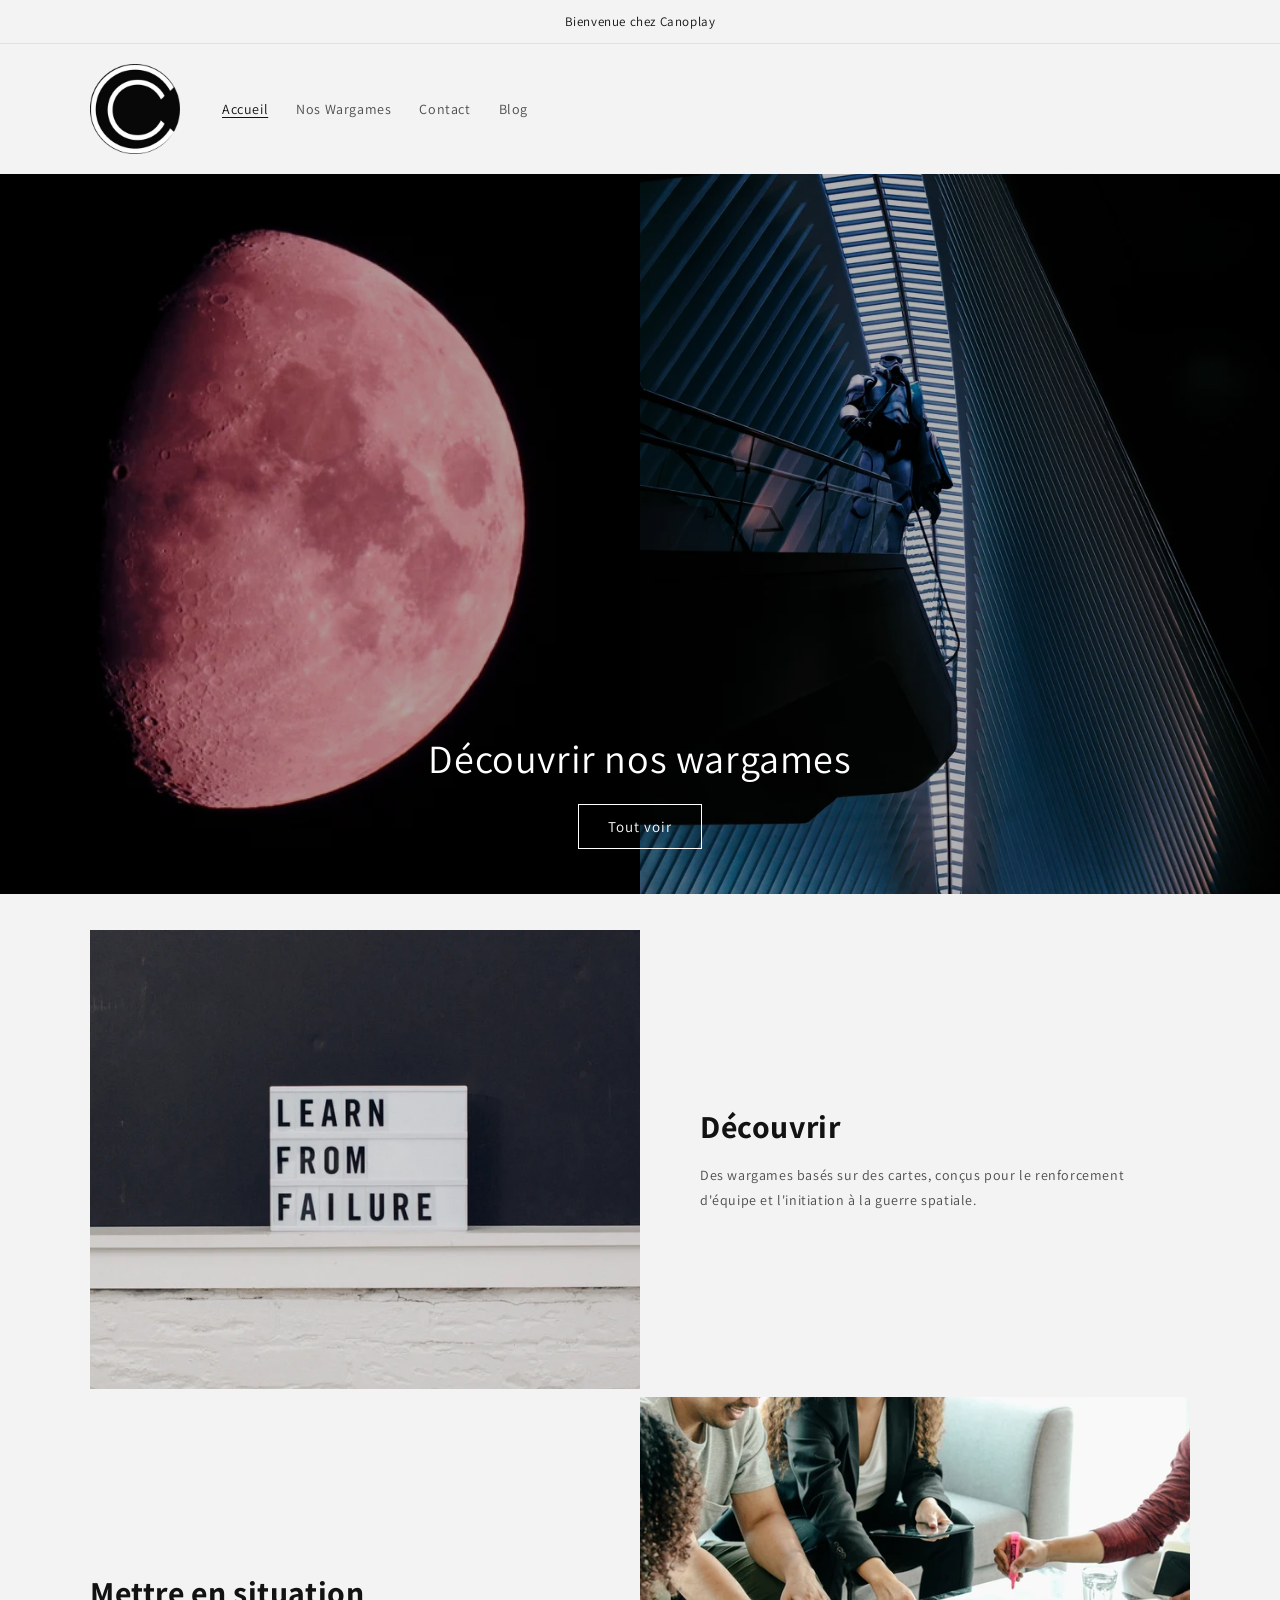
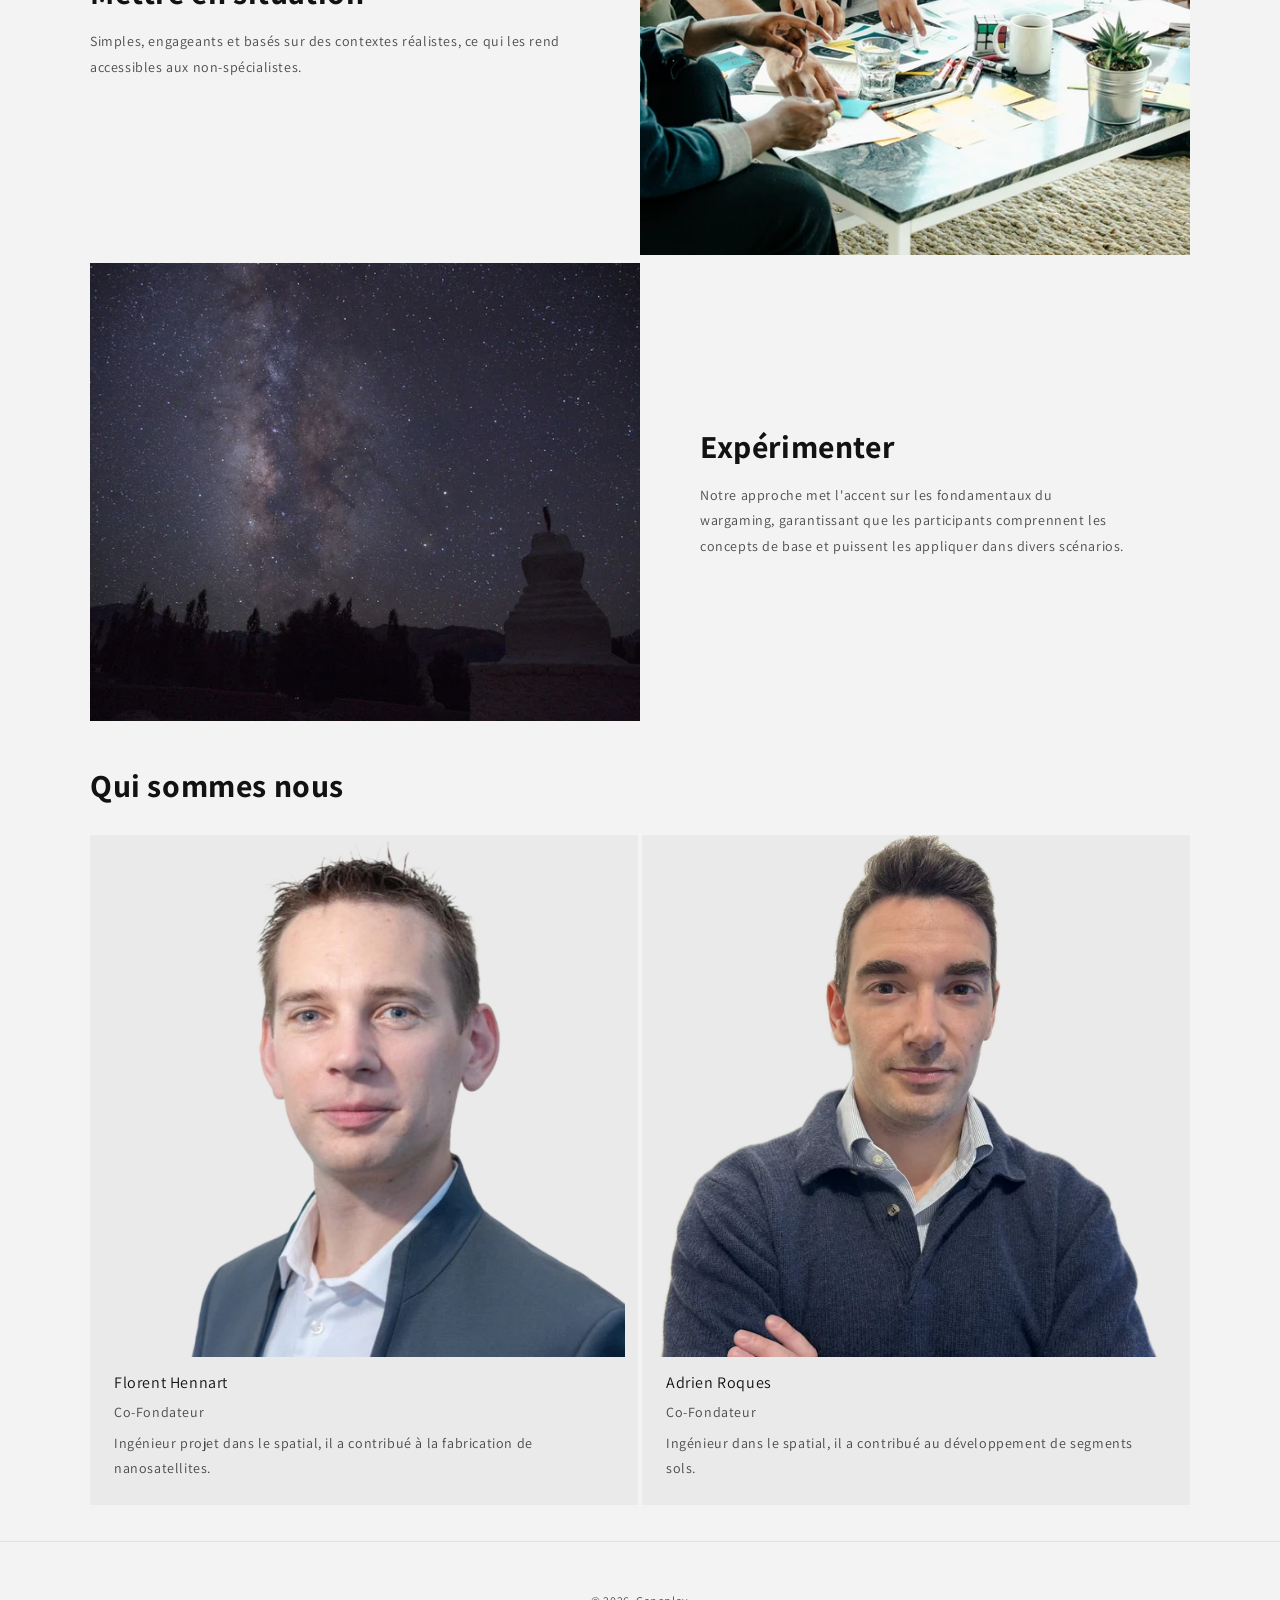
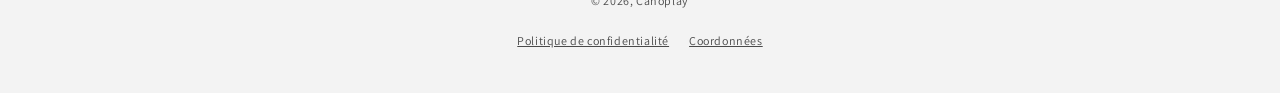
==== index.html @ 870bd89d "feat: page d'accueil V1 identique à canoplay.fr Co-Authored-By: Claude Opus 5.5 <noreply@anthropic.c" ====
<!doctype html>
<html lang="fr">
<head>
<meta charset="utf-8">
<meta name="viewport" content="width=device-width, initial-scale=1">
<title>Canoplay, la nouvelle ère du wargaming</title>
<meta name="description" content="Canoplay conçoit des wargames basés sur des cartes pour le renforcement d'équipe et l'initiation à la guerre spatiale : simples, engageants, ancrés dans des contextes réalistes.">
<link rel="canonical" href="https://canoplay.fr/">
<meta name="theme-color" content="#f3f3f3">
<meta property="og:type" content="website">
<meta property="og:url" content="https://canoplay.fr/">
<meta property="og:title" content="Canoplay, la nouvelle ère du wargaming">
<meta property="og:description" content="Des wargames basés sur des cartes pour le renforcement d'équipe et l'initiation à la guerre spatiale.">
<meta property="og:image" content="https://canoplay.fr/assets/img/og-image.png">
<meta name="twitter:card" content="summary_large_image">
<link rel="icon" href="assets/img/logo-240.webp" type="image/webp">
<link rel="preload" href="assets/fonts/assistant-latin.woff2" as="font" type="font/woff2" crossorigin>
<link rel="preload" as="image" href="assets/img/blood-moon-1500.webp" imagesrcset="assets/img/blood-moon-750.webp 750w, assets/img/blood-moon-1500.webp 1500w" imagesizes="(min-width: 750px) 50vw, 100vw" fetchpriority="high">
<script type="application/ld+json">
{"@context":"https://schema.org","@type":"Organization","name":"Canoplay","url":"https://canoplay.fr/","logo":"https://canoplay.fr/assets/img/logo-240.webp","description":"Wargames basés sur des cartes pour le renforcement d'équipe et l'initiation à la guerre spatiale.","founder":[{"@type":"Person","name":"Florent Hennart","jobTitle":"Co-Fondateur"},{"@type":"Person","name":"Adrien Roques","jobTitle":"Co-Fondateur"}]}
</script>
<style>
@font-face{font-family:Assistant;src:url(assets/fonts/assistant-latin.woff2) format("woff2");font-weight:200 800;font-style:normal;font-display:swap}
/* Jeux de couleurs relevés sur le thème Shopify d'origine */
:root{
  --bg:243 243 243; --fg:18 18 18;              /* scheme-2 : fond principal */
  --dark:36 40 51;                              /* scheme-3 : bannière */
  --accent:51 79 180;                           /* scheme-5 : bleu */
  --page:120rem; --gutter:1.6rem;
}
@media (min-width:750px){:root{--gutter:5rem}}
*,*::before,*::after{box-sizing:border-box}
html{font-size:62.5%;-webkit-text-size-adjust:100%}
body{margin:0;background:rgb(var(--bg));color:rgb(var(--fg) / .75);font:400 1.5rem/1.8 Assistant,sans-serif;letter-spacing:.06rem}
@media (min-width:750px){body{font-size:1.6rem}}
img{display:block;max-width:100%;height:auto}
a{color:inherit}
h1,h2,h3{color:rgb(var(--fg));font-weight:700;letter-spacing:.06rem;line-height:1.3;margin:0}
.skip{position:absolute;left:-999rem;top:0;background:rgb(var(--fg));color:#fff;padding:1rem 2rem;z-index:10}
.skip:focus{left:1rem}
:focus-visible{outline:.2rem solid rgb(var(--fg) / .6);outline-offset:.3rem}
.page-width{max-width:var(--page);margin:0 auto;padding:0 var(--gutter)}

/* Bandeau d'annonce */
.announce{text-align:center;font-size:1.3rem;padding:1rem 0;color:rgb(var(--fg));border-bottom:.1rem solid rgb(var(--fg) / .08)}

/* En-tête */
.header{display:flex;align-items:center;gap:3rem;padding-block:2rem}
.header__logo img{width:9rem;height:9rem}
.nav ul{display:flex;gap:.4rem;list-style:none;margin:0;padding:0}
.nav a{display:block;padding:1.2rem;font-size:1.4rem;text-decoration:none;color:rgb(var(--fg) / .75)}
.nav a:hover{color:rgb(var(--fg));text-decoration:underline;text-underline-offset:.3rem}
.nav a[aria-current="page"]{color:rgb(var(--fg));text-decoration:underline;text-underline-offset:.3rem}
.menu{display:none}
@media (max-width:989px){
  .header{justify-content:center;position:relative;padding-block:1.2rem}
  .header__logo img{width:7rem;height:7rem}
  .nav{display:none}
  .menu{display:block;position:absolute;left:var(--gutter);top:50%;transform:translateY(-50%)}
  .menu summary{list-style:none;cursor:pointer;width:4.4rem;height:4.4rem;display:grid;place-items:center}
  .menu summary::-webkit-details-marker{display:none}
  .menu[open] ul{position:fixed;inset:0;top:0;background:rgb(var(--bg));z-index:5;list-style:none;margin:0;padding:8rem var(--gutter) 2rem}
  .menu[open] summary{position:fixed;z-index:6;top:1.6rem;left:var(--gutter)}
  .menu a{display:block;padding:1.1rem 0;font-size:1.8rem;text-decoration:none;color:rgb(var(--fg))}
}

/* Bannière : deux images côte à côte, texte centré en bas */
.banner{position:relative;display:flex;background:rgb(var(--dark));color:#fff;min-height:34rem;overflow:hidden}
.banner__media{position:relative;flex:1 1 50%;min-height:100%}
.banner__media img{position:absolute;inset:0;width:100%;height:100%;object-fit:cover}
.banner__media + .banner__media{display:none}
.banner::after{content:"";position:absolute;inset:0;background:rgb(0 0 0 / .3)}
.banner__content{position:absolute;inset:auto 0 0;z-index:1;text-align:center;padding:4rem var(--gutter) 4.5rem}
.banner h1{color:#fff;font-weight:400;font-size:3rem}
.btn{display:inline-flex;align-items:center;justify-content:center;min-height:4.5rem;min-width:12rem;padding:0 3rem;margin-top:2rem;font-size:1.5rem;letter-spacing:.1rem;text-decoration:none;color:#fff;box-shadow:inset 0 0 0 .1rem #fff;transition:box-shadow .1s}
.btn:hover{box-shadow:inset 0 0 0 .2rem #fff}
@media (min-width:750px){
  .banner{min-height:72rem}
  .banner__media + .banner__media{display:block}
  .banner h1{font-size:4rem}
}

/* Rangées image + texte, alternées */
.rows{padding-block:3.6rem 1.2rem}
.row{display:grid;gap:0;margin-bottom:.8rem}
.row__img{aspect-ratio:1.2;overflow:hidden}
.row__img img{width:100%;height:100%;object-fit:cover}
.row__text{padding:3rem 0 3.6rem}
.row__text h2{font-size:2.4rem;margin-bottom:1.6rem}
.row__text p{margin:0;font-size:1.4rem}
@media (min-width:750px){
  .row{grid-template-columns:1fr 1fr;align-items:center}
  .row__text{padding:4rem 6rem}
  .row__text h2{font-size:3.2rem}
  .row--reverse .row__img{order:2}
  .row--reverse .row__text{padding-left:0}
}

/* Qui sommes nous */
.team{padding-block:2.4rem 3.6rem}
.team h2{font-size:2.4rem;margin-bottom:2.8rem}
.team ul{list-style:none;margin:0;padding:0;display:grid;gap:.4rem}
.card{background:rgb(var(--fg) / .04)}
.card img{width:100%;aspect-ratio:1.05;object-fit:contain;object-position:bottom}
.card__body{padding:1.6rem 2.4rem 2.4rem;font-size:1.4rem}
.card h3{font-size:1.6rem;font-weight:400}
.card p{margin:.6rem 0 0}
@media (min-width:750px){.team h2{font-size:3.2rem}.team ul{grid-template-columns:1fr 1fr}}

/* Pied de page */
.footer{border-top:.1rem solid rgb(var(--fg) / .08);padding-block:3.6rem;font-size:1.2rem;text-align:center}
.footer ul{list-style:none;display:flex;flex-wrap:wrap;justify-content:center;gap:.4rem 2rem;padding:0;margin:1rem 0 0}
.footer a{display:inline-block;padding:.6rem 0}
</style>
</head>
<body>
<a class="skip" href="#contenu">Aller au contenu</a>

<div class="announce" role="region" aria-label="Annonce">Bienvenue chez Canoplay</div>

<header class="page-width header">
  <details class="menu">
    <summary aria-label="Ouvrir le menu"><svg width="20" height="16" viewBox="0 0 20 16" aria-hidden="true"><path d="M0 1h20M0 8h20M0 15h20" stroke="currentColor" stroke-width="1.5"/></svg></summary>
    <ul>
      <li><a href="/" aria-current="page">Accueil</a></li>
      <li><a href="https://canoplay.fr/collections/all">Nos Wargames</a></li>
      <li><a href="https://canoplay.fr/pages/contact">Contact</a></li>
      <li><a href="https://canoplay.fr/blogs/infos">Blog</a></li>
    </ul>
  </details>
  <a class="header__logo" href="/"><img src="assets/img/logo-240.webp" width="90" height="90" alt="Canoplay — accueil"></a>
  <nav class="nav" aria-label="Navigation principale">
    <ul>
      <li><a href="/" aria-current="page">Accueil</a></li>
      <li><a href="https://canoplay.fr/collections/all">Nos Wargames</a></li>
      <li><a href="https://canoplay.fr/pages/contact">Contact</a></li>
      <li><a href="https://canoplay.fr/blogs/infos">Blog</a></li>
    </ul>
  </nav>
</header>

<main id="contenu">
  <section class="banner" aria-labelledby="titre-banniere">
    <div class="banner__media">
      <img src="assets/img/blood-moon-1500.webp" srcset="assets/img/blood-moon-750.webp 750w, assets/img/blood-moon-1500.webp 1500w" sizes="(min-width: 750px) 50vw, 100vw" width="1500" height="1125" alt="" fetchpriority="high">
    </div>
    <div class="banner__media">
      <img src="assets/img/storm-trooper-and-architecture-1500.webp" srcset="assets/img/storm-trooper-and-architecture-750.webp 750w, assets/img/storm-trooper-and-architecture-1500.webp 1500w" sizes="50vw" width="1500" height="2250" alt="">
    </div>
    <div class="banner__content">
      <h1 id="titre-banniere">Découvrir nos wargames</h1>
      <a class="btn" href="https://canoplay.fr/collections/all">Tout voir</a>
    </div>
  </section>

  <div class="page-width rows">
    <section class="row">
      <div class="row__img"><img src="assets/img/learn-from-failure-sign-1500.webp" srcset="assets/img/learn-from-failure-sign-750.webp 750w, assets/img/learn-from-failure-sign-1500.webp 1500w" sizes="(min-width: 750px) 50vw, 100vw" width="1500" height="1009" alt="Panneau lumineux affichant « Learn from failure »" loading="lazy" decoding="async"></div>
      <div class="row__text"><h2>Découvrir</h2><p>Des wargames basés sur des cartes, conçus pour le renforcement d'équipe et l'initiation à la guerre spatiale.</p></div>
    </section>
    <section class="row row--reverse">
      <div class="row__img"><img src="assets/img/brainstorm-meeting-1500.webp" srcset="assets/img/brainstorm-meeting-750.webp 750w, assets/img/brainstorm-meeting-1500.webp 1500w" sizes="(min-width: 750px) 50vw, 100vw" width="1500" height="1000" alt="Une équipe réunie autour d'une table de travail" loading="lazy" decoding="async"></div>
      <div class="row__text"><h2>Mettre en situation</h2><p>Simples, engageants et basés sur des contextes réalistes, ce qui les rend accessibles aux non-spécialistes.</p></div>
    </section>
    <section class="row">
      <div class="row__img"><img src="assets/img/star-filled-night-sky-and-silhouetted-trees-1500.webp" srcset="assets/img/star-filled-night-sky-and-silhouetted-trees-750.webp 750w, assets/img/star-filled-night-sky-and-silhouetted-trees-1500.webp 1500w" sizes="(min-width: 750px) 50vw, 100vw" width="1500" height="1000" alt="Ciel étoilé et Voie lactée au-dessus d'arbres en silhouette" loading="lazy" decoding="async"></div>
      <div class="row__text"><h2>Expérimenter</h2><p>Notre approche met l'accent sur les fondamentaux du wargaming, garantissant que les participants comprennent les concepts de base et puissent les appliquer dans divers scénarios.</p></div>
    </section>
  </div>

  <section class="page-width team" aria-labelledby="titre-equipe">
    <h2 id="titre-equipe">Qui sommes nous</h2>
    <ul>
      <li class="card">
        <img src="assets/img/florent-hennart.webp" width="624" height="624" alt="Portrait de Florent Hennart" loading="lazy" decoding="async">
        <div class="card__body"><h3>Florent Hennart</h3><p>Co-Fondateur</p><p>Ingénieur projet dans le spatial, il a contribué à la fabrication de nanosatellites.</p></div>
      </li>
      <li class="card">
        <img src="assets/img/adrien-roques.webp" width="638" height="638" alt="Portrait d'Adrien Roques" loading="lazy" decoding="async">
        <div class="card__body"><h3>Adrien Roques</h3><p>Co-Fondateur</p><p>Ingénieur dans le spatial, il a contribué au développement de segments sols.</p></div>
      </li>
    </ul>
  </section>
</main>

<footer class="footer">
  <div class="page-width">
    <p>© 2026, Canoplay</p>
    <ul>
      <li><a href="https://canoplay.fr/policies/privacy-policy">Politique de confidentialité</a></li>
      <li><a href="https://canoplay.fr/policies/contact-information">Coordonnées</a></li>
    </ul>
  </div>
</footer>
</body>
</html>
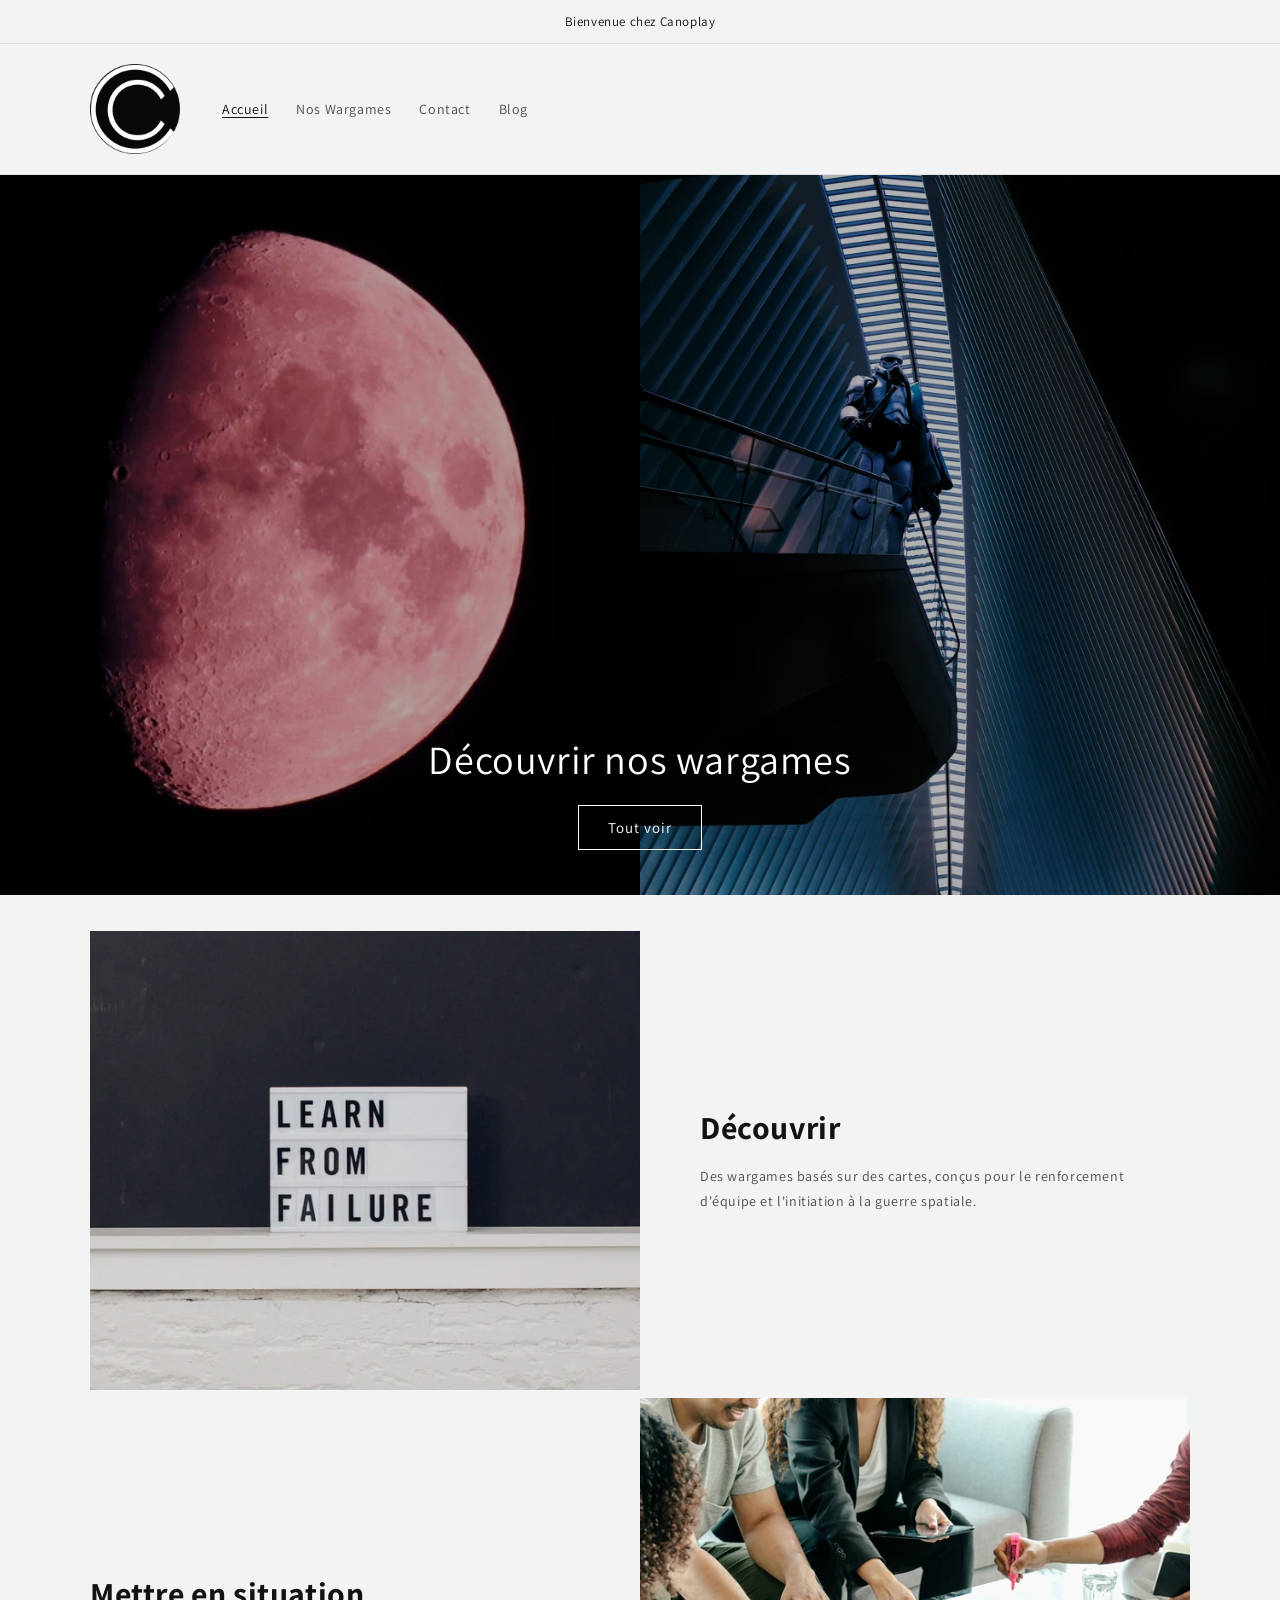
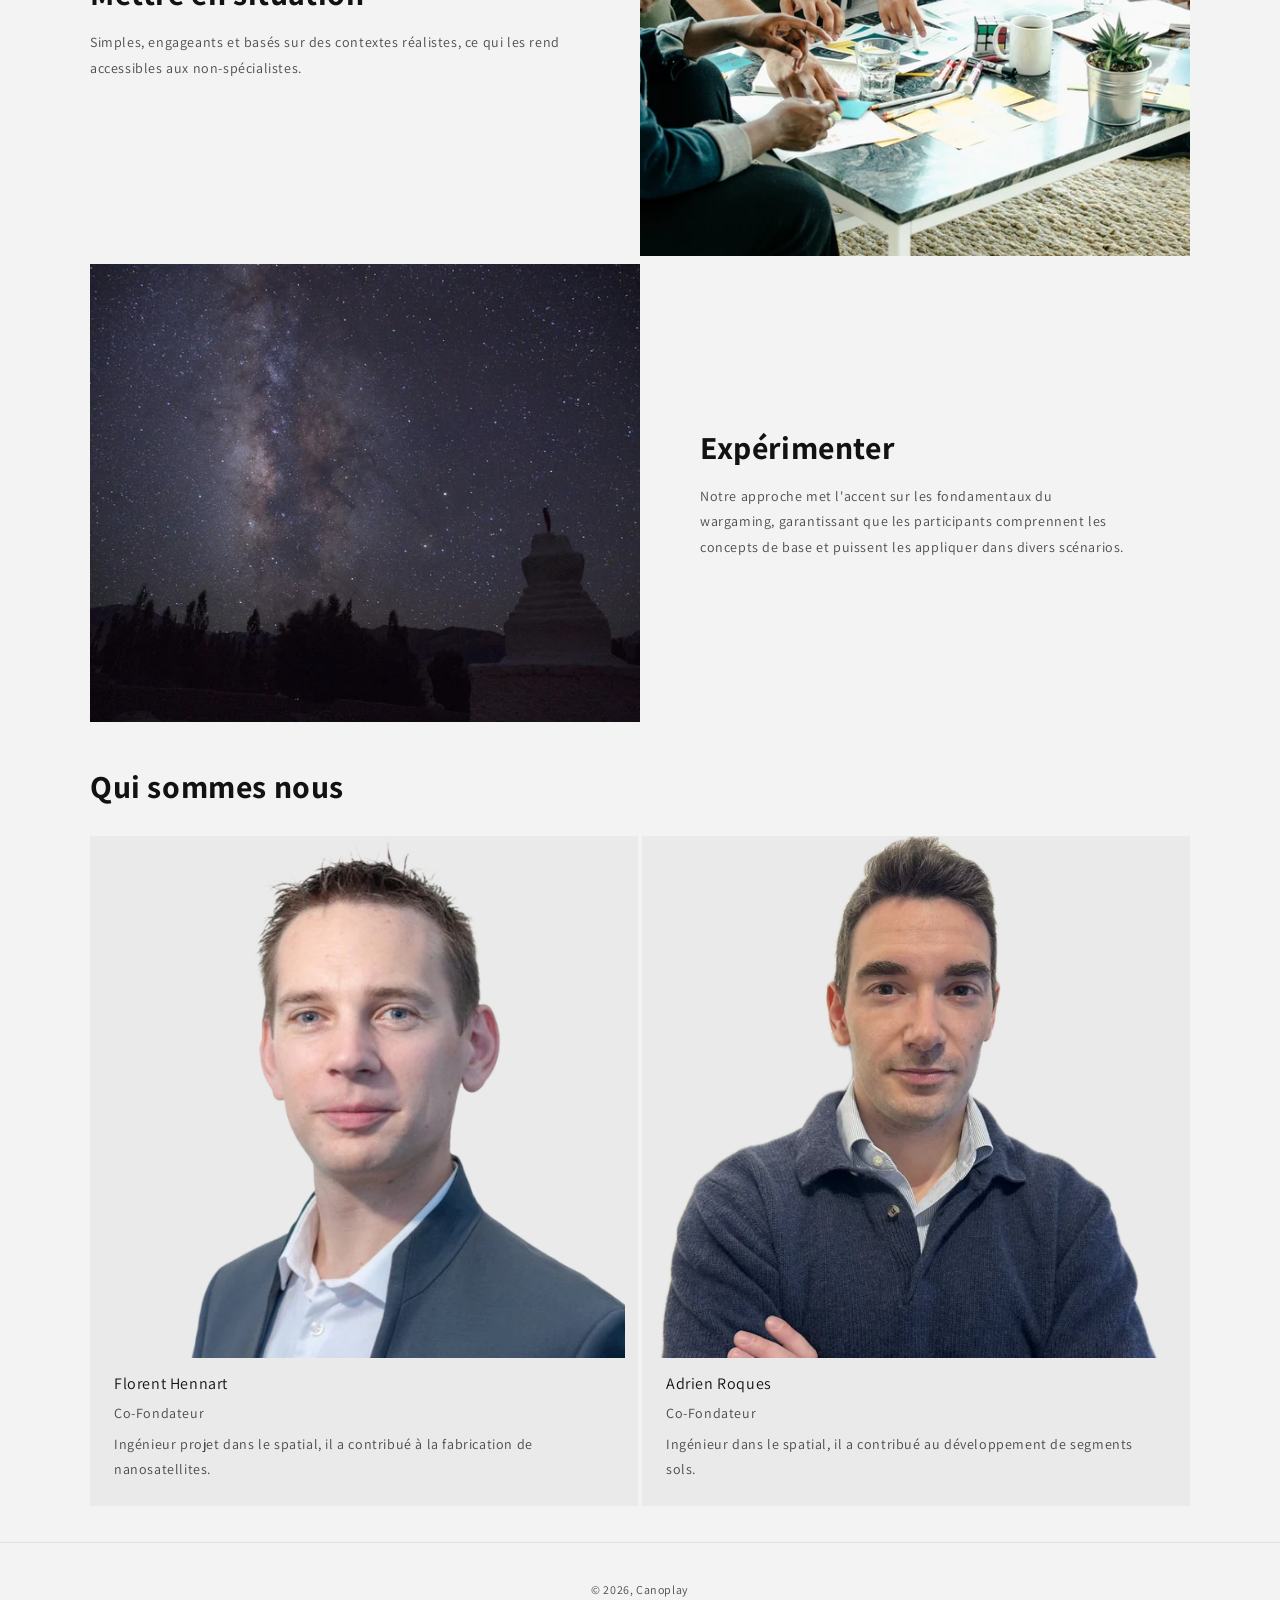
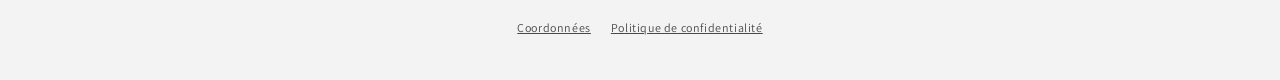
==== commit 89276eb2: "feat: vitrine des wargames (sans prix ni achat), blog, contact ; générateur de pages - mêmes adresse" ====
--- a/index.html
+++ b/index.html
@@ -4,166 +4,72 @@
 <meta charset="utf-8">
 <meta name="viewport" content="width=device-width, initial-scale=1">
 <title>Canoplay, la nouvelle ère du wargaming</title>
-<meta name="description" content="Canoplay conçoit des wargames basés sur des cartes pour le renforcement d'équipe et l'initiation à la guerre spatiale : simples, engageants, ancrés dans des contextes réalistes.">
+<meta name="description" content="Canoplay conçoit des wargames basés sur des cartes pour le renforcement d&#x27;équipe et l&#x27;initiation à la guerre spatiale : simples, engageants, ancrés dans des contextes réalistes.">
 <link rel="canonical" href="https://canoplay.fr/">
 <meta name="theme-color" content="#f3f3f3">
 <meta property="og:type" content="website">
+<meta property="og:site_name" content="Canoplay">
 <meta property="og:url" content="https://canoplay.fr/">
 <meta property="og:title" content="Canoplay, la nouvelle ère du wargaming">
-<meta property="og:description" content="Des wargames basés sur des cartes pour le renforcement d'équipe et l'initiation à la guerre spatiale.">
+<meta property="og:description" content="Canoplay conçoit des wargames basés sur des cartes pour le renforcement d&#x27;équipe et l&#x27;initiation à la guerre spatiale : simples, engageants, ancrés dans des contextes réalistes.">
 <meta property="og:image" content="https://canoplay.fr/assets/img/og-image.png">
 <meta name="twitter:card" content="summary_large_image">
-<link rel="icon" href="assets/img/logo-240.webp" type="image/webp">
-<link rel="preload" href="assets/fonts/assistant-latin.woff2" as="font" type="font/woff2" crossorigin>
-<link rel="preload" as="image" href="assets/img/blood-moon-1500.webp" imagesrcset="assets/img/blood-moon-750.webp 750w, assets/img/blood-moon-1500.webp 1500w" imagesizes="(min-width: 750px) 50vw, 100vw" fetchpriority="high">
-<script type="application/ld+json">
-{"@context":"https://schema.org","@type":"Organization","name":"Canoplay","url":"https://canoplay.fr/","logo":"https://canoplay.fr/assets/img/logo-240.webp","description":"Wargames basés sur des cartes pour le renforcement d'équipe et l'initiation à la guerre spatiale.","founder":[{"@type":"Person","name":"Florent Hennart","jobTitle":"Co-Fondateur"},{"@type":"Person","name":"Adrien Roques","jobTitle":"Co-Fondateur"}]}
-</script>
-<style>
-@font-face{font-family:Assistant;src:url(assets/fonts/assistant-latin.woff2) format("woff2");font-weight:200 800;font-style:normal;font-display:swap}
-/* Jeux de couleurs relevés sur le thème Shopify d'origine */
-:root{
-  --bg:243 243 243; --fg:18 18 18;              /* scheme-2 : fond principal */
-  --dark:36 40 51;                              /* scheme-3 : bannière */
-  --accent:51 79 180;                           /* scheme-5 : bleu */
-  --page:120rem; --gutter:1.6rem;
-}
-@media (min-width:750px){:root{--gutter:5rem}}
-*,*::before,*::after{box-sizing:border-box}
-html{font-size:62.5%;-webkit-text-size-adjust:100%}
-body{margin:0;background:rgb(var(--bg));color:rgb(var(--fg) / .75);font:400 1.5rem/1.8 Assistant,sans-serif;letter-spacing:.06rem}
-@media (min-width:750px){body{font-size:1.6rem}}
-img{display:block;max-width:100%;height:auto}
-a{color:inherit}
-h1,h2,h3{color:rgb(var(--fg));font-weight:700;letter-spacing:.06rem;line-height:1.3;margin:0}
-.skip{position:absolute;left:-999rem;top:0;background:rgb(var(--fg));color:#fff;padding:1rem 2rem;z-index:10}
-.skip:focus{left:1rem}
-:focus-visible{outline:.2rem solid rgb(var(--fg) / .6);outline-offset:.3rem}
-.page-width{max-width:var(--page);margin:0 auto;padding:0 var(--gutter)}
-
-/* Bandeau d'annonce */
-.announce{text-align:center;font-size:1.3rem;padding:1rem 0;color:rgb(var(--fg));border-bottom:.1rem solid rgb(var(--fg) / .08)}
-
-/* En-tête */
-.header{display:flex;align-items:center;gap:3rem;padding-block:2rem}
-.header__logo img{width:9rem;height:9rem}
-.nav ul{display:flex;gap:.4rem;list-style:none;margin:0;padding:0}
-.nav a{display:block;padding:1.2rem;font-size:1.4rem;text-decoration:none;color:rgb(var(--fg) / .75)}
-.nav a:hover{color:rgb(var(--fg));text-decoration:underline;text-underline-offset:.3rem}
-.nav a[aria-current="page"]{color:rgb(var(--fg));text-decoration:underline;text-underline-offset:.3rem}
-.menu{display:none}
-@media (max-width:989px){
-  .header{justify-content:center;position:relative;padding-block:1.2rem}
-  .header__logo img{width:7rem;height:7rem}
-  .nav{display:none}
-  .menu{display:block;position:absolute;left:var(--gutter);top:50%;transform:translateY(-50%)}
-  .menu summary{list-style:none;cursor:pointer;width:4.4rem;height:4.4rem;display:grid;place-items:center}
-  .menu summary::-webkit-details-marker{display:none}
-  .menu[open] ul{position:fixed;inset:0;top:0;background:rgb(var(--bg));z-index:5;list-style:none;margin:0;padding:8rem var(--gutter) 2rem}
-  .menu[open] summary{position:fixed;z-index:6;top:1.6rem;left:var(--gutter)}
-  .menu a{display:block;padding:1.1rem 0;font-size:1.8rem;text-decoration:none;color:rgb(var(--fg))}
-}
-
-/* Bannière : deux images côte à côte, texte centré en bas */
-.banner{position:relative;display:flex;background:rgb(var(--dark));color:#fff;min-height:34rem;overflow:hidden}
-.banner__media{position:relative;flex:1 1 50%;min-height:100%}
-.banner__media img{position:absolute;inset:0;width:100%;height:100%;object-fit:cover}
-.banner__media + .banner__media{display:none}
-.banner::after{content:"";position:absolute;inset:0;background:rgb(0 0 0 / .3)}
-.banner__content{position:absolute;inset:auto 0 0;z-index:1;text-align:center;padding:4rem var(--gutter) 4.5rem}
-.banner h1{color:#fff;font-weight:400;font-size:3rem}
-.btn{display:inline-flex;align-items:center;justify-content:center;min-height:4.5rem;min-width:12rem;padding:0 3rem;margin-top:2rem;font-size:1.5rem;letter-spacing:.1rem;text-decoration:none;color:#fff;box-shadow:inset 0 0 0 .1rem #fff;transition:box-shadow .1s}
-.btn:hover{box-shadow:inset 0 0 0 .2rem #fff}
-@media (min-width:750px){
-  .banner{min-height:72rem}
-  .banner__media + .banner__media{display:block}
-  .banner h1{font-size:4rem}
-}
-
-/* Rangées image + texte, alternées */
-.rows{padding-block:3.6rem 1.2rem}
-.row{display:grid;gap:0;margin-bottom:.8rem}
-.row__img{aspect-ratio:1.2;overflow:hidden}
-.row__img img{width:100%;height:100%;object-fit:cover}
-.row__text{padding:3rem 0 3.6rem}
-.row__text h2{font-size:2.4rem;margin-bottom:1.6rem}
-.row__text p{margin:0;font-size:1.4rem}
-@media (min-width:750px){
-  .row{grid-template-columns:1fr 1fr;align-items:center}
-  .row__text{padding:4rem 6rem}
-  .row__text h2{font-size:3.2rem}
-  .row--reverse .row__img{order:2}
-  .row--reverse .row__text{padding-left:0}
-}
-
-/* Qui sommes nous */
-.team{padding-block:2.4rem 3.6rem}
-.team h2{font-size:2.4rem;margin-bottom:2.8rem}
-.team ul{list-style:none;margin:0;padding:0;display:grid;gap:.4rem}
-.card{background:rgb(var(--fg) / .04)}
-.card img{width:100%;aspect-ratio:1.05;object-fit:contain;object-position:bottom}
-.card__body{padding:1.6rem 2.4rem 2.4rem;font-size:1.4rem}
-.card h3{font-size:1.6rem;font-weight:400}
-.card p{margin:.6rem 0 0}
-@media (min-width:750px){.team h2{font-size:3.2rem}.team ul{grid-template-columns:1fr 1fr}}
-
-/* Pied de page */
-.footer{border-top:.1rem solid rgb(var(--fg) / .08);padding-block:3.6rem;font-size:1.2rem;text-align:center}
-.footer ul{list-style:none;display:flex;flex-wrap:wrap;justify-content:center;gap:.4rem 2rem;padding:0;margin:1rem 0 0}
-.footer a{display:inline-block;padding:.6rem 0}
-</style>
+<link rel="icon" href="/assets/img/logo-240.webp" type="image/webp">
+<link rel="preload" href="/assets/fonts/assistant-latin.woff2" as="font" type="font/woff2" crossorigin>
+<link rel="preload" as="image" href="/assets/img/blood-moon-1500.webp" imagesrcset="/assets/img/blood-moon-750.webp 750w, /assets/img/blood-moon-1500.webp 1500w" imagesizes="(min-width: 750px) 50vw, 100vw" fetchpriority="high">
+<link rel="stylesheet" href="/assets/css/site.css">
+<script type="application/ld+json">{"@context": "https://schema.org", "@type": "Organization", "name": "Canoplay", "url": "https://canoplay.fr/", "logo": "https://canoplay.fr/assets/img/logo-240.webp", "email": "adrien.roques@canoplay.fr", "address": {"@type": "PostalAddress", "postalCode": "31860", "addressLocality": "Pins-Justaret", "addressCountry": "FR"}, "founder": [{"@type": "Person", "name": "Florent Hennart", "jobTitle": "Co-Fondateur"}, {"@type": "Person", "name": "Adrien Roques", "jobTitle": "Co-Fondateur"}]}</script>
 </head>
 <body>
 <a class="skip" href="#contenu">Aller au contenu</a>
-
 <div class="announce" role="region" aria-label="Annonce">Bienvenue chez Canoplay</div>
-
-<header class="page-width header">
+<header class="site-header">
+<div class="page-width header">
   <details class="menu">
     <summary aria-label="Ouvrir le menu"><svg width="20" height="16" viewBox="0 0 20 16" aria-hidden="true"><path d="M0 1h20M0 8h20M0 15h20" stroke="currentColor" stroke-width="1.5"/></svg></summary>
     <ul>
       <li><a href="/" aria-current="page">Accueil</a></li>
-      <li><a href="https://canoplay.fr/collections/all">Nos Wargames</a></li>
-      <li><a href="https://canoplay.fr/pages/contact">Contact</a></li>
-      <li><a href="https://canoplay.fr/blogs/infos">Blog</a></li>
+      <li><a href="/collections/all">Nos Wargames</a></li>
+      <li><a href="/pages/contact">Contact</a></li>
+      <li><a href="/blogs/infos">Blog</a></li>
     </ul>
   </details>
-  <a class="header__logo" href="/"><img src="assets/img/logo-240.webp" width="90" height="90" alt="Canoplay — accueil"></a>
+  <a class="header__logo" href="/"><img src="/assets/img/logo-240.webp" width="90" height="90" alt="Canoplay — accueil"></a>
   <nav class="nav" aria-label="Navigation principale">
     <ul>
       <li><a href="/" aria-current="page">Accueil</a></li>
-      <li><a href="https://canoplay.fr/collections/all">Nos Wargames</a></li>
-      <li><a href="https://canoplay.fr/pages/contact">Contact</a></li>
-      <li><a href="https://canoplay.fr/blogs/infos">Blog</a></li>
+      <li><a href="/collections/all">Nos Wargames</a></li>
+      <li><a href="/pages/contact">Contact</a></li>
+      <li><a href="/blogs/infos">Blog</a></li>
     </ul>
   </nav>
+</div>
 </header>
-
 <main id="contenu">
   <section class="banner" aria-labelledby="titre-banniere">
     <div class="banner__media">
-      <img src="assets/img/blood-moon-1500.webp" srcset="assets/img/blood-moon-750.webp 750w, assets/img/blood-moon-1500.webp 1500w" sizes="(min-width: 750px) 50vw, 100vw" width="1500" height="1125" alt="" fetchpriority="high">
+      <img src="/assets/img/blood-moon-1500.webp" srcset="/assets/img/blood-moon-750.webp 750w, /assets/img/blood-moon-1500.webp 1500w" sizes="(min-width: 750px) 50vw, 100vw" width="1500" height="1125" alt="" fetchpriority="high">
     </div>
     <div class="banner__media">
-      <img src="assets/img/storm-trooper-and-architecture-1500.webp" srcset="assets/img/storm-trooper-and-architecture-750.webp 750w, assets/img/storm-trooper-and-architecture-1500.webp 1500w" sizes="50vw" width="1500" height="2250" alt="">
+      <img src="/assets/img/storm-trooper-and-architecture-1500.webp" srcset="/assets/img/storm-trooper-and-architecture-750.webp 750w, /assets/img/storm-trooper-and-architecture-1500.webp 1500w" sizes="50vw" width="1500" height="2250" alt="">
     </div>
     <div class="banner__content">
       <h1 id="titre-banniere">Découvrir nos wargames</h1>
-      <a class="btn" href="https://canoplay.fr/collections/all">Tout voir</a>
+      <a class="btn" href="/collections/all">Tout voir</a>
     </div>
   </section>
 
   <div class="page-width rows">
     <section class="row">
-      <div class="row__img"><img src="assets/img/learn-from-failure-sign-1500.webp" srcset="assets/img/learn-from-failure-sign-750.webp 750w, assets/img/learn-from-failure-sign-1500.webp 1500w" sizes="(min-width: 750px) 50vw, 100vw" width="1500" height="1009" alt="Panneau lumineux affichant « Learn from failure »" loading="lazy" decoding="async"></div>
+      <div class="row__img"><img src="/assets/img/learn-from-failure-sign-1500.webp" srcset="/assets/img/learn-from-failure-sign-750.webp 750w, /assets/img/learn-from-failure-sign-1500.webp 1500w" sizes="(min-width: 750px) 50vw, 100vw" width="1500" height="1009" alt="Panneau lumineux affichant « Learn from failure »" loading="lazy" decoding="async"></div>
       <div class="row__text"><h2>Découvrir</h2><p>Des wargames basés sur des cartes, conçus pour le renforcement d'équipe et l'initiation à la guerre spatiale.</p></div>
     </section>
     <section class="row row--reverse">
-      <div class="row__img"><img src="assets/img/brainstorm-meeting-1500.webp" srcset="assets/img/brainstorm-meeting-750.webp 750w, assets/img/brainstorm-meeting-1500.webp 1500w" sizes="(min-width: 750px) 50vw, 100vw" width="1500" height="1000" alt="Une équipe réunie autour d'une table de travail" loading="lazy" decoding="async"></div>
+      <div class="row__img"><img src="/assets/img/brainstorm-meeting-1500.webp" srcset="/assets/img/brainstorm-meeting-750.webp 750w, /assets/img/brainstorm-meeting-1500.webp 1500w" sizes="(min-width: 750px) 50vw, 100vw" width="1500" height="1000" alt="Une équipe réunie autour d'une table de travail" loading="lazy" decoding="async"></div>
       <div class="row__text"><h2>Mettre en situation</h2><p>Simples, engageants et basés sur des contextes réalistes, ce qui les rend accessibles aux non-spécialistes.</p></div>
     </section>
     <section class="row">
-      <div class="row__img"><img src="assets/img/star-filled-night-sky-and-silhouetted-trees-1500.webp" srcset="assets/img/star-filled-night-sky-and-silhouetted-trees-750.webp 750w, assets/img/star-filled-night-sky-and-silhouetted-trees-1500.webp 1500w" sizes="(min-width: 750px) 50vw, 100vw" width="1500" height="1000" alt="Ciel étoilé et Voie lactée au-dessus d'arbres en silhouette" loading="lazy" decoding="async"></div>
+      <div class="row__img"><img src="/assets/img/star-filled-night-sky-and-silhouetted-trees-1500.webp" srcset="/assets/img/star-filled-night-sky-and-silhouetted-trees-750.webp 750w, /assets/img/star-filled-night-sky-and-silhouetted-trees-1500.webp 1500w" sizes="(min-width: 750px) 50vw, 100vw" width="1500" height="1000" alt="Ciel étoilé et Voie lactée au-dessus d'arbres en silhouette" loading="lazy" decoding="async"></div>
       <div class="row__text"><h2>Expérimenter</h2><p>Notre approche met l'accent sur les fondamentaux du wargaming, garantissant que les participants comprennent les concepts de base et puissent les appliquer dans divers scénarios.</p></div>
     </section>
   </div>
@@ -172,23 +78,22 @@
     <h2 id="titre-equipe">Qui sommes nous</h2>
     <ul>
       <li class="card">
-        <img src="assets/img/florent-hennart.webp" width="624" height="624" alt="Portrait de Florent Hennart" loading="lazy" decoding="async">
+        <img src="/assets/img/florent-hennart.webp" width="624" height="624" alt="Portrait de Florent Hennart" loading="lazy" decoding="async">
         <div class="card__body"><h3>Florent Hennart</h3><p>Co-Fondateur</p><p>Ingénieur projet dans le spatial, il a contribué à la fabrication de nanosatellites.</p></div>
       </li>
       <li class="card">
-        <img src="assets/img/adrien-roques.webp" width="638" height="638" alt="Portrait d'Adrien Roques" loading="lazy" decoding="async">
+        <img src="/assets/img/adrien-roques.webp" width="638" height="638" alt="Portrait d'Adrien Roques" loading="lazy" decoding="async">
         <div class="card__body"><h3>Adrien Roques</h3><p>Co-Fondateur</p><p>Ingénieur dans le spatial, il a contribué au développement de segments sols.</p></div>
       </li>
     </ul>
   </section>
 </main>
-
 <footer class="footer">
   <div class="page-width">
     <p>© 2026, Canoplay</p>
     <ul>
-      <li><a href="https://canoplay.fr/policies/privacy-policy">Politique de confidentialité</a></li>
-      <li><a href="https://canoplay.fr/policies/contact-information">Coordonnées</a></li>
+      <li><a href="/pages/contact">Coordonnées</a></li>
+      <li><a href="https://m7977n-dm.myshopify.com/policies/privacy-policy">Politique de confidentialité</a></li>
     </ul>
   </div>
 </footer>
--- a/assets/css/site.css
+++ b/assets/css/site.css
@@ -0,0 +1,165 @@
+@font-face{font-family:Assistant;src:url(/assets/fonts/assistant-latin.woff2) format("woff2");font-weight:200 800;font-style:normal;font-display:swap}
+/* Jeux de couleurs relevés sur le thème Shopify d'origine (Dawn) */
+:root{
+  --bg:243 243 243; --fg:18 18 18;              /* scheme-2 : fond principal */
+  --dark:36 40 51;                              /* scheme-3 : bannière */
+  --accent:51 79 180;                           /* scheme-5 : bleu */
+  --page:120rem; --gutter:1.6rem;
+}
+@media (min-width:750px){:root{--gutter:5rem}}
+*,*::before,*::after{box-sizing:border-box}
+html{font-size:62.5%;-webkit-text-size-adjust:100%}
+body{margin:0;background:rgb(var(--bg));color:rgb(var(--fg) / .75);font:400 1.5rem/1.8 Assistant,sans-serif;letter-spacing:.06rem;display:flex;flex-direction:column;min-height:100vh}
+main{flex:1}
+@media (min-width:750px){body{font-size:1.6rem}}
+img{display:block;max-width:100%;height:auto}
+a{color:inherit}
+h1,h2,h3{color:rgb(var(--fg));font-weight:700;letter-spacing:.06rem;line-height:1.3;margin:0}
+.skip{position:absolute;left:-999rem;top:0;background:rgb(var(--fg));color:#fff;padding:1rem 2rem;z-index:10}
+.skip:focus{left:1rem}
+:focus-visible{outline:.2rem solid rgb(var(--fg) / .6);outline-offset:.3rem}
+.page-width{max-width:var(--page);margin:0 auto;padding:0 var(--gutter)}
+.visually-hidden{position:absolute;width:1px;height:1px;overflow:hidden;clip:rect(0 0 0 0);white-space:nowrap}
+
+/* Bandeau d'annonce */
+.announce{text-align:center;font-size:1.3rem;padding:1rem 0;color:rgb(var(--fg));border-bottom:.1rem solid rgb(var(--fg) / .08)}
+
+/* En-tête */
+.site-header{border-bottom:.1rem solid rgb(var(--fg) / .08)}
+.header{display:flex;align-items:center;gap:3rem;padding-block:2rem}
+.header__logo img{width:9rem;height:9rem}
+.nav ul{display:flex;gap:.4rem;list-style:none;margin:0;padding:0}
+.nav a{display:block;padding:1.2rem;font-size:1.4rem;text-decoration:none;color:rgb(var(--fg) / .75)}
+.nav a:hover,.nav a[aria-current]{color:rgb(var(--fg));text-decoration:underline;text-underline-offset:.3rem}
+.menu{display:none}
+@media (max-width:989px){
+  .header{justify-content:center;position:relative;padding-block:1.2rem}
+  .header__logo img{width:7rem;height:7rem}
+  .nav{display:none}
+  .menu{display:block;position:absolute;left:var(--gutter);top:50%;transform:translateY(-50%)}
+  .menu summary{list-style:none;cursor:pointer;width:4.4rem;height:4.4rem;display:grid;place-items:center}
+  .menu summary::-webkit-details-marker{display:none}
+  .menu[open] ul{position:fixed;inset:0;background:rgb(var(--bg));z-index:5;list-style:none;margin:0;padding:8rem var(--gutter) 2rem}
+  .menu[open] summary{position:fixed;z-index:6;top:1.6rem;left:var(--gutter)}
+  .menu a{display:block;padding:1.1rem 0;font-size:1.8rem;text-decoration:none;color:rgb(var(--fg))}
+  .menu a[aria-current]{text-decoration:underline;text-underline-offset:.3rem}
+}
+
+/* Titres de page */
+.page-title{font-weight:400;font-size:3rem;padding-block:3.6rem 2.4rem}
+@media (min-width:750px){.page-title{font-size:4rem;padding-block:4rem 3.2rem}}
+.breadcrumb{font-size:1.3rem;padding-top:2.4rem}
+.breadcrumb ol{list-style:none;display:flex;flex-wrap:wrap;gap:.6rem;margin:0;padding:0}
+.breadcrumb li+li::before{content:"/";margin-right:.6rem;color:rgb(var(--fg) / .4)}
+.breadcrumb a{text-decoration:none}
+.breadcrumb a:hover{text-decoration:underline}
+
+/* Bannière d'accueil : deux images côte à côte, texte centré en bas */
+.banner{position:relative;display:flex;background:rgb(var(--dark));color:#fff;min-height:34rem;overflow:hidden}
+.banner__media{position:relative;flex:1 1 50%;min-height:100%}
+.banner__media img{position:absolute;inset:0;width:100%;height:100%;object-fit:cover}
+.banner__media + .banner__media{display:none}
+.banner::after{content:"";position:absolute;inset:0;background:rgb(0 0 0 / .3)}
+.banner__content{position:absolute;inset:auto 0 0;z-index:1;text-align:center;padding:4rem var(--gutter) 4.5rem}
+.banner h1{color:#fff;font-weight:400;font-size:3rem}
+.btn{display:inline-flex;align-items:center;justify-content:center;min-height:4.5rem;min-width:12rem;padding:0 3rem;margin-top:2rem;font-size:1.5rem;letter-spacing:.1rem;text-decoration:none;color:#fff;box-shadow:inset 0 0 0 .1rem #fff;transition:box-shadow .1s}
+.btn:hover{box-shadow:inset 0 0 0 .2rem #fff}
+.btn--dark{color:rgb(var(--fg));box-shadow:inset 0 0 0 .1rem rgb(var(--fg))}
+.btn--dark:hover{box-shadow:inset 0 0 0 .2rem rgb(var(--fg))}
+@media (min-width:750px){
+  .banner{min-height:72rem}
+  .banner__media + .banner__media{display:block}
+  .banner h1{font-size:4rem}
+}
+
+/* Rangées image + texte, alternées */
+.rows{padding-block:3.6rem 1.2rem}
+.row{display:grid;margin-bottom:.8rem}
+.row__img{aspect-ratio:1.2;overflow:hidden}
+.row__img img{width:100%;height:100%;object-fit:cover}
+.row__text{padding:3rem 0 3.6rem}
+.row__text h2{font-size:2.4rem;margin-bottom:1.6rem}
+.row__text p{margin:0;font-size:1.4rem}
+@media (min-width:750px){
+  .row{grid-template-columns:1fr 1fr;align-items:center}
+  .row__text{padding:4rem 6rem}
+  .row__text h2{font-size:3.2rem}
+  .row--reverse .row__img{order:2}
+  .row--reverse .row__text{padding-left:0}
+}
+
+/* Qui sommes nous */
+.team{padding-block:2.4rem 3.6rem}
+.team h2{font-size:2.4rem;margin-bottom:2.8rem}
+.team ul{list-style:none;margin:0;padding:0;display:grid;gap:.4rem}
+.card{background:rgb(var(--fg) / .04)}
+.card img{width:100%;aspect-ratio:1.05;object-fit:contain;object-position:bottom}
+.card__body{padding:1.6rem 2.4rem 2.4rem;font-size:1.4rem}
+.card h3{font-size:1.6rem;font-weight:400}
+.card p{margin:.6rem 0 0}
+@media (min-width:750px){.team h2{font-size:3.2rem}.team ul{grid-template-columns:1fr 1fr}}
+
+/* Vitrine : grille des wargames */
+.grid{list-style:none;margin:0;padding:0 0 6rem;display:grid;gap:2.4rem 1.6rem;grid-template-columns:repeat(2,1fr)}
+@media (min-width:750px){.grid{grid-template-columns:repeat(4,1fr)}}
+.tile{position:relative}
+.tile__img{aspect-ratio:2/3;overflow:hidden;background:rgb(var(--dark))}
+.tile__img img{width:100%;height:100%;object-fit:cover;transition:transform .4s ease}
+.tile:hover .tile__img img{transform:scale(1.03)}
+.tile h2{font-size:1.5rem;font-weight:400;margin-top:1.2rem}
+.tile h2 a{text-decoration:none}
+.tile h2 a::after{content:"";position:absolute;inset:0}
+.tile p{margin:.4rem 0 0;font-size:1.3rem;line-height:1.5}
+@media (prefers-reduced-motion:reduce){.tile__img img{transition:none}}
+
+/* Fiche d'un wargame */
+.product{display:grid;gap:3rem;padding-block:3rem 6rem}
+.product__media{display:grid;gap:.8rem;grid-template-columns:1fr 1fr;align-content:start;margin:0}
+.product__media img{width:100%;height:auto}
+.product__media .first{grid-column:1/-1}
+.product__info h1{font-weight:400;font-size:3rem;margin-bottom:2rem}
+.product__info p{margin:0 0 1.6rem;font-size:1.5rem}
+.product__info strong{color:rgb(var(--fg))}
+@media (min-width:990px){
+  .product{grid-template-columns:minmax(0,3fr) minmax(0,2fr);gap:4rem}
+  .product__info{position:sticky;top:3rem;align-self:start}
+  .product__info h1{font-size:4rem}
+}
+
+/* Blog : liste */
+.posts{list-style:none;margin:0;padding:0 0 6rem;display:grid;gap:4rem}
+.post-card{position:relative;text-align:center}
+.post-card img{width:100%;aspect-ratio:2/1;object-fit:cover}
+.post-card h2{font-weight:400;font-size:2rem;margin-top:1.6rem}
+.post-card h2 a{text-decoration:none}
+.post-card h2 a::after{content:"";position:absolute;inset:0}
+.post-card h2 a:hover{text-decoration:underline}
+.meta{display:block;font-size:1.1rem;text-transform:uppercase;letter-spacing:.13rem;margin-top:.6rem}
+.post-card p{max-width:76rem;margin:1rem auto 0;font-size:1.4rem}
+
+/* Blog : article */
+.article__cover{max-width:var(--page);margin:0 auto}
+.article__cover img{width:100%;aspect-ratio:2/1;object-fit:cover}
+.article{max-width:78rem;margin:0 auto;padding:3.2rem var(--gutter) 6rem}
+.article__header{text-align:center;margin-bottom:3.2rem}
+.article__header h1{font-weight:400;font-size:2.8rem}
+@media (min-width:750px){.article__header h1{font-size:4rem}}
+.article__lead{font-size:1.7rem;color:rgb(var(--fg) / .85)}
+.article h2{font-size:2.2rem;margin:4rem 0 1.2rem}
+.article p,.article li{font-size:1.6rem}
+.article ul{padding-left:2.2rem}
+.article strong{color:rgb(var(--fg))}
+.article a{color:rgb(var(--accent));text-underline-offset:.3rem}
+.article__back{display:inline-block;margin-top:4rem}
+
+/* Contact */
+.contact{padding-block:0 6rem;max-width:72rem}
+.contact dl{display:grid;grid-template-columns:max-content 1fr;gap:1rem 2.4rem;margin:0 0 3rem}
+.contact dt{color:rgb(var(--fg))}
+.contact dd{margin:0}
+
+/* Pied de page */
+.footer{border-top:.1rem solid rgb(var(--fg) / .08);padding-block:3.6rem;font-size:1.2rem;text-align:center}
+.footer p{margin:0}
+.footer ul{list-style:none;display:flex;flex-wrap:wrap;justify-content:center;gap:.4rem 2rem;padding:0;margin:1rem 0 0}
+.footer a{display:inline-block;padding:.6rem 0}
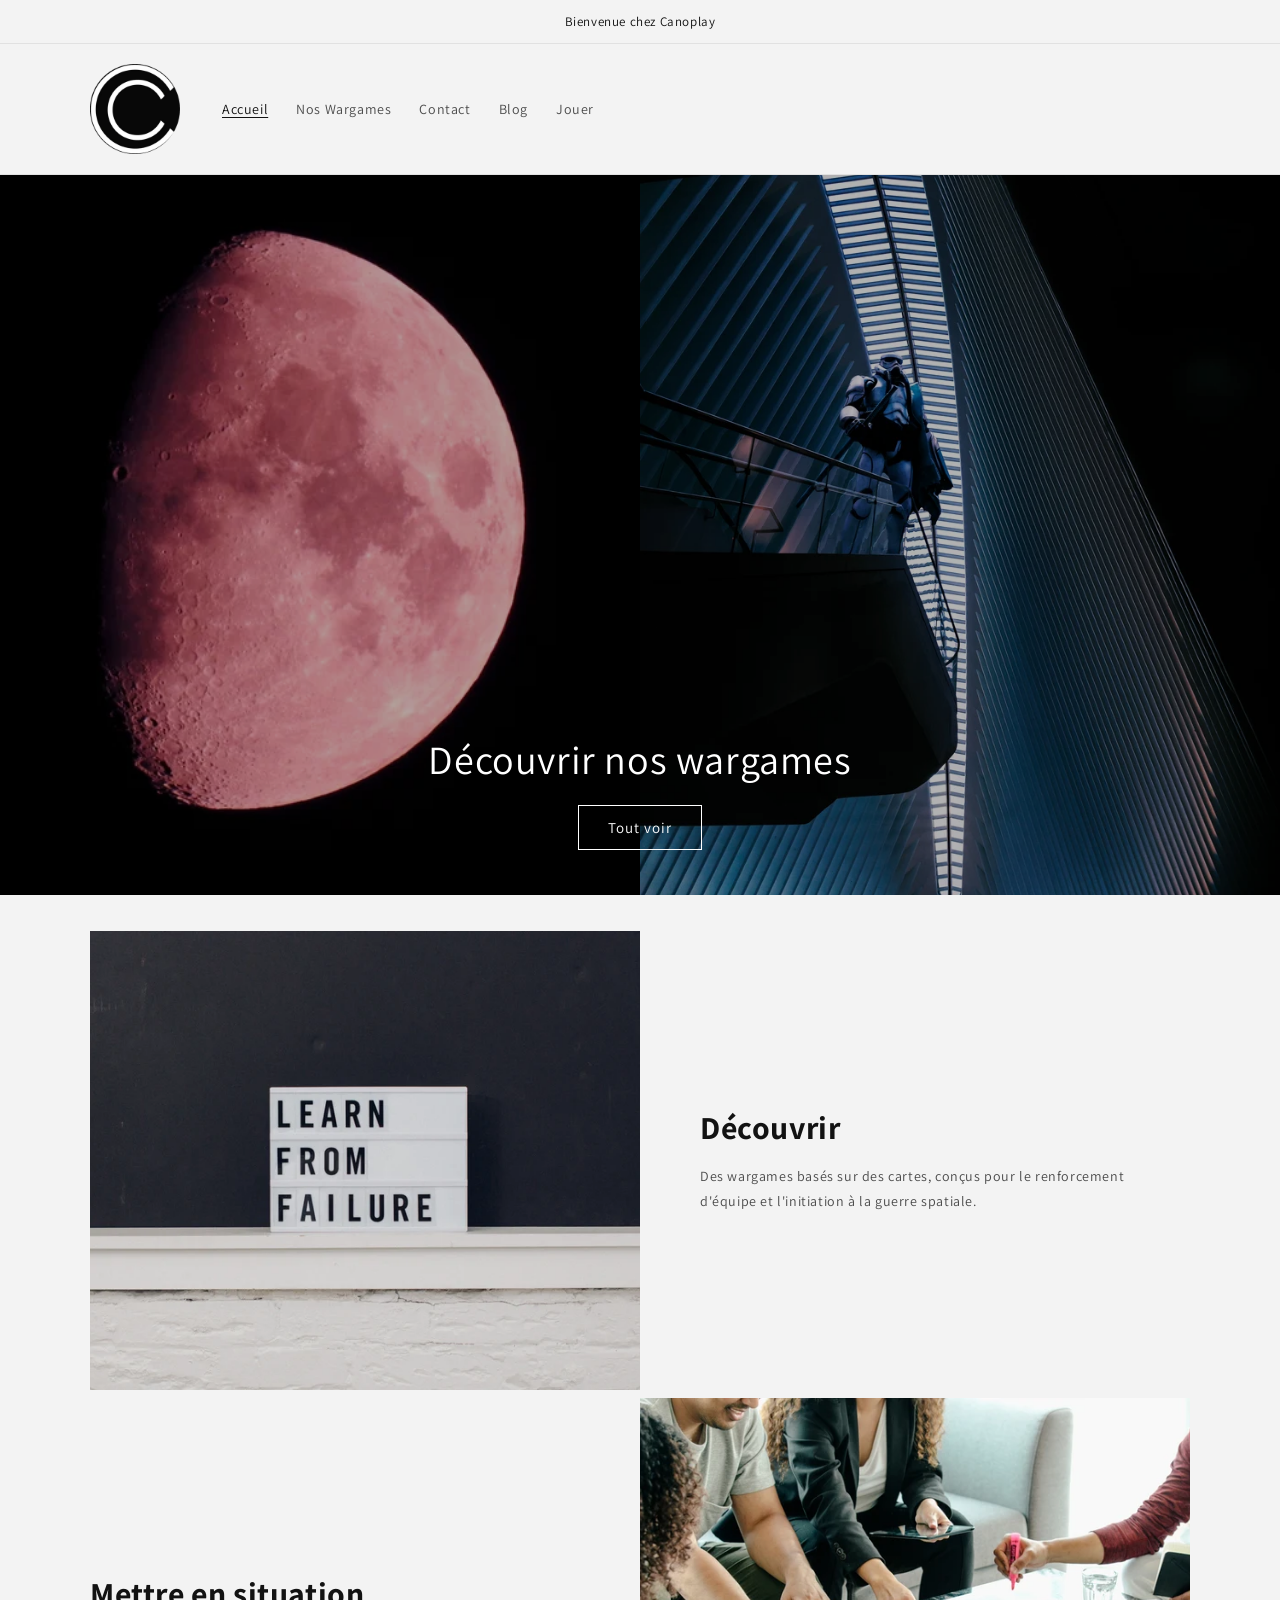
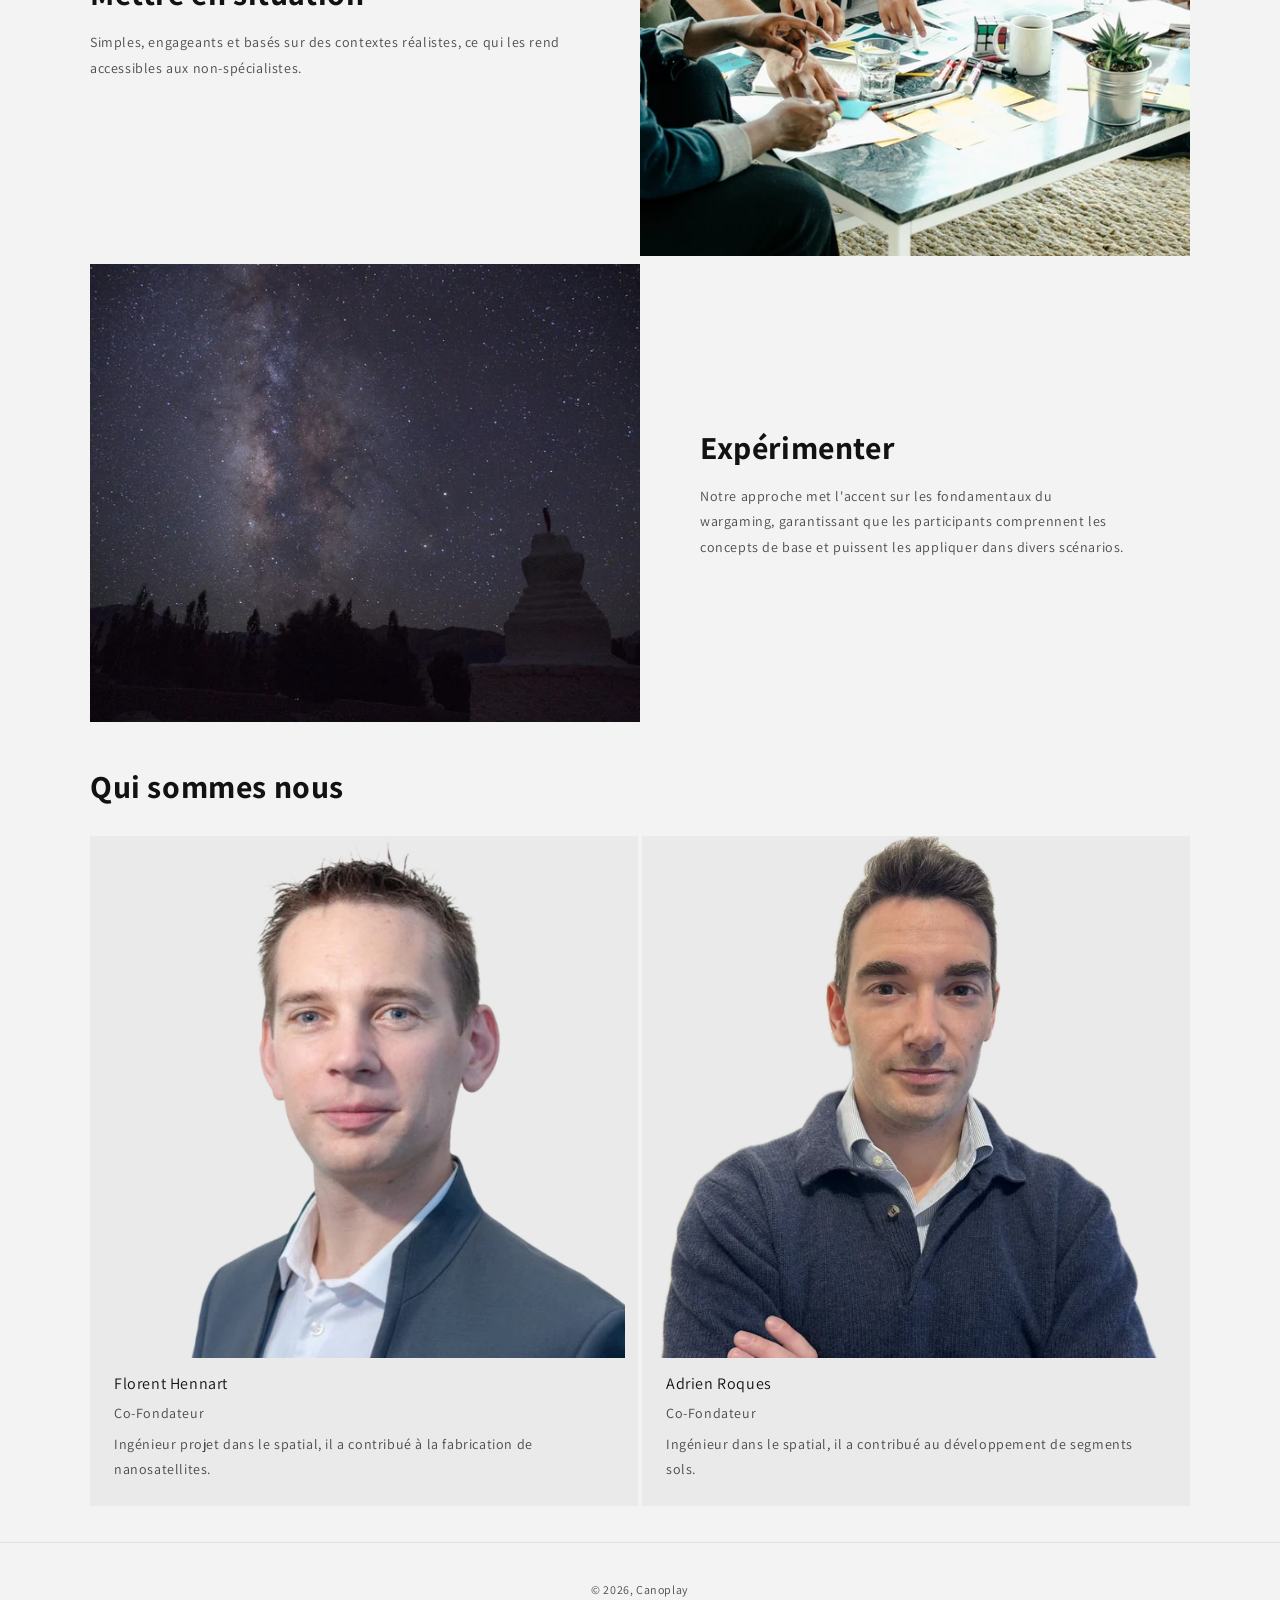
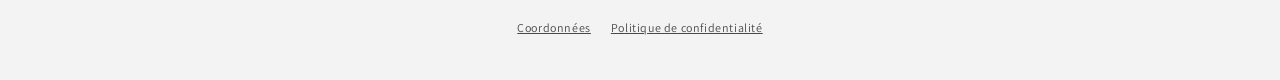
==== commit 030f0466: "feat: page /jouer et infrastructure d'hébergement du matrix game (Caddy, Authelia, bleu/vert) - infr" ====
--- a/index.html
+++ b/index.html
@@ -32,6 +32,7 @@
       <li><a href="/collections/all">Nos Wargames</a></li>
       <li><a href="/pages/contact">Contact</a></li>
       <li><a href="/blogs/infos">Blog</a></li>
+      <li><a href="/jouer">Jouer</a></li>
     </ul>
   </details>
   <a class="header__logo" href="/"><img src="/assets/img/logo-240.webp" width="90" height="90" alt="Canoplay — accueil"></a>
@@ -41,6 +42,7 @@
       <li><a href="/collections/all">Nos Wargames</a></li>
       <li><a href="/pages/contact">Contact</a></li>
       <li><a href="/blogs/infos">Blog</a></li>
+      <li><a href="/jouer">Jouer</a></li>
     </ul>
   </nav>
 </div>
--- a/assets/css/site.css
+++ b/assets/css/site.css
@@ -138,7 +138,7 @@
 .post-card p{max-width:76rem;margin:1rem auto 0;font-size:1.4rem}
 
 /* Blog : article */
-.article__cover{max-width:var(--page);margin:0 auto}
+.article__cover{max-width:var(--page);margin:2.4rem auto 0}
 .article__cover img{width:100%;aspect-ratio:2/1;object-fit:cover}
 .article{max-width:78rem;margin:0 auto;padding:3.2rem var(--gutter) 6rem}
 .article__header{text-align:center;margin-bottom:3.2rem}
@@ -150,13 +150,20 @@
 .article ul{padding-left:2.2rem}
 .article strong{color:rgb(var(--fg))}
 .article a{color:rgb(var(--accent));text-underline-offset:.3rem}
+.article a strong{color:inherit}
+.article a.btn{color:rgb(var(--fg))}
 .article__back{display:inline-block;margin-top:4rem}
 
 /* Contact */
-.contact{padding-block:0 6rem;max-width:72rem}
-.contact dl{display:grid;grid-template-columns:max-content 1fr;gap:1rem 2.4rem;margin:0 0 3rem}
+.contact{padding-block:0 6rem}
+.contact dl{max-width:72rem;display:grid;grid-template-columns:max-content 1fr;gap:1rem 2.4rem;margin:0 0 3rem}
 .contact dt{color:rgb(var(--fg))}
 .contact dd{margin:0}
+.contact .lead{font-size:1.8rem;color:rgb(var(--fg) / .85)}
+.contact p{max-width:72rem}
+.actions{display:flex;flex-wrap:wrap;align-items:center;gap:1.6rem 2.4rem;margin-top:3rem}
+.actions .btn{margin-top:0}
+.lien{text-underline-offset:.3rem}
 
 /* Pied de page */
 .footer{border-top:.1rem solid rgb(var(--fg) / .08);padding-block:3.6rem;font-size:1.2rem;text-align:center}
